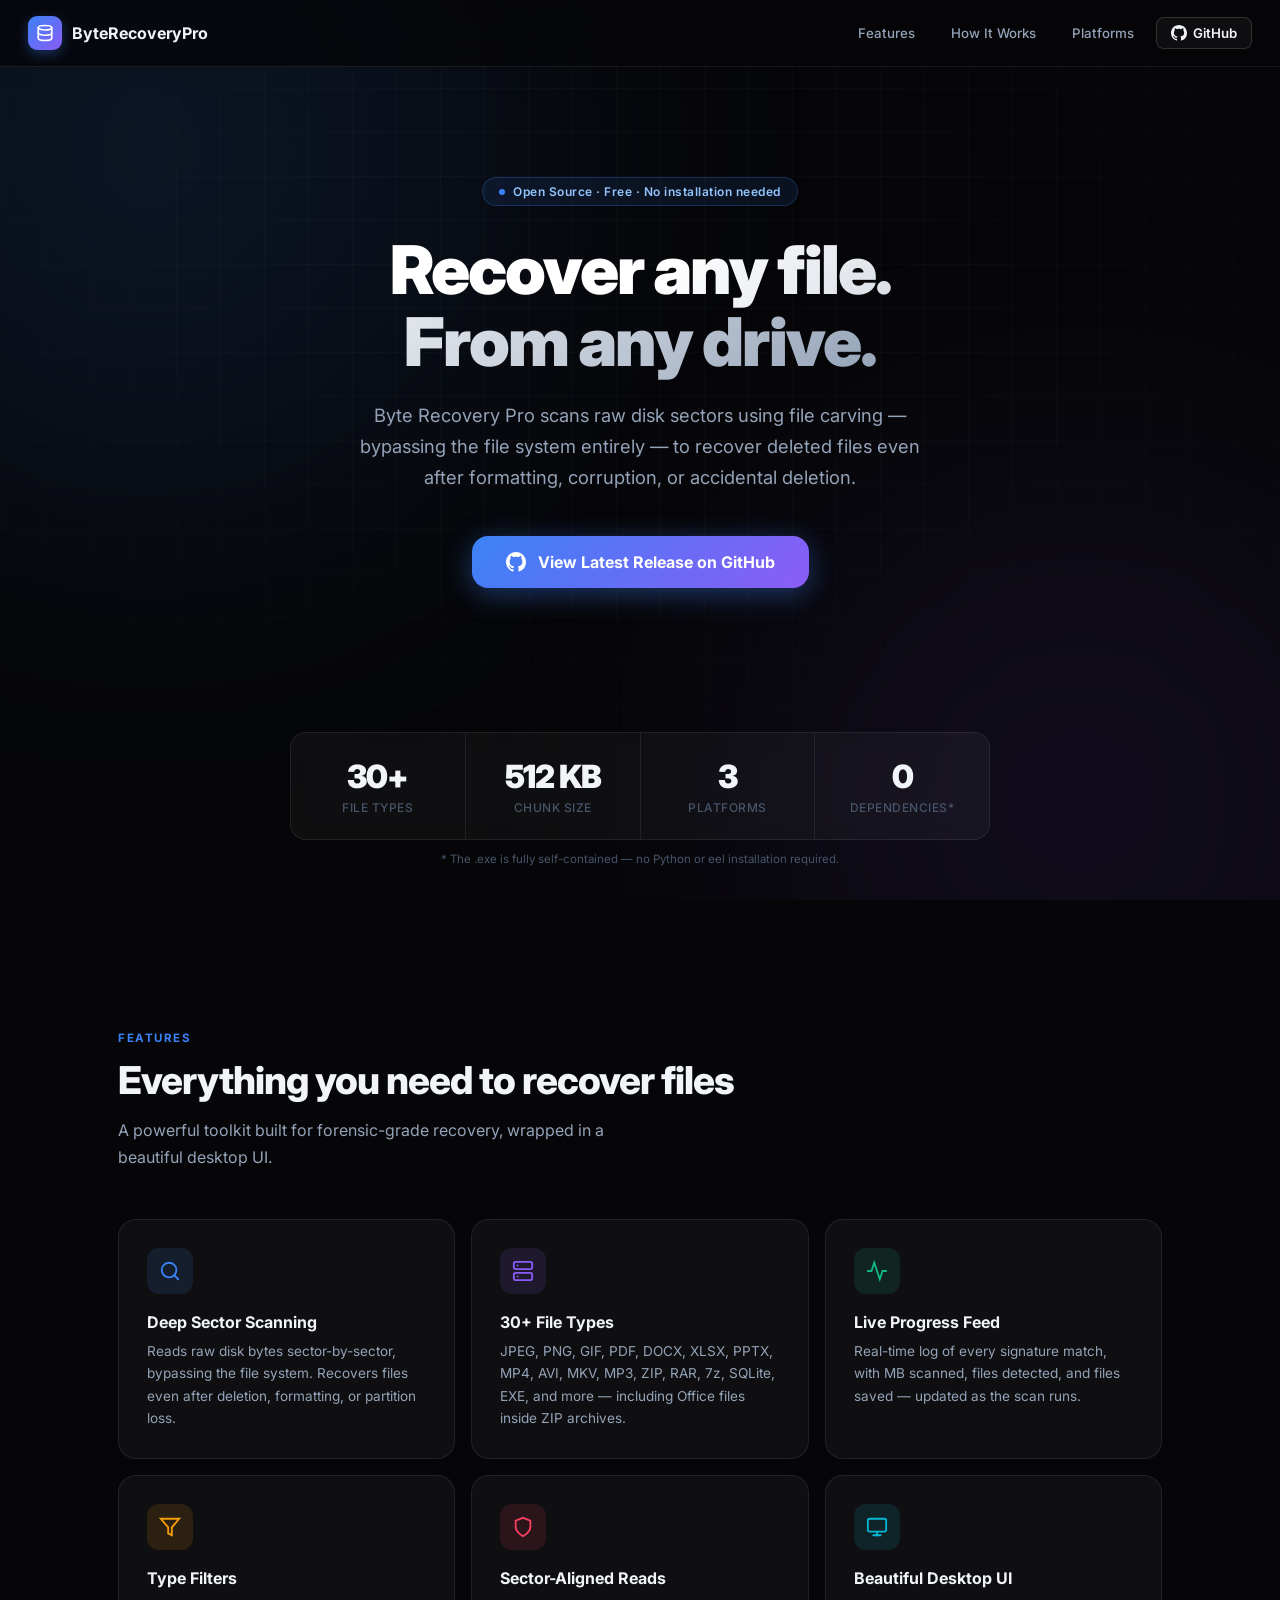
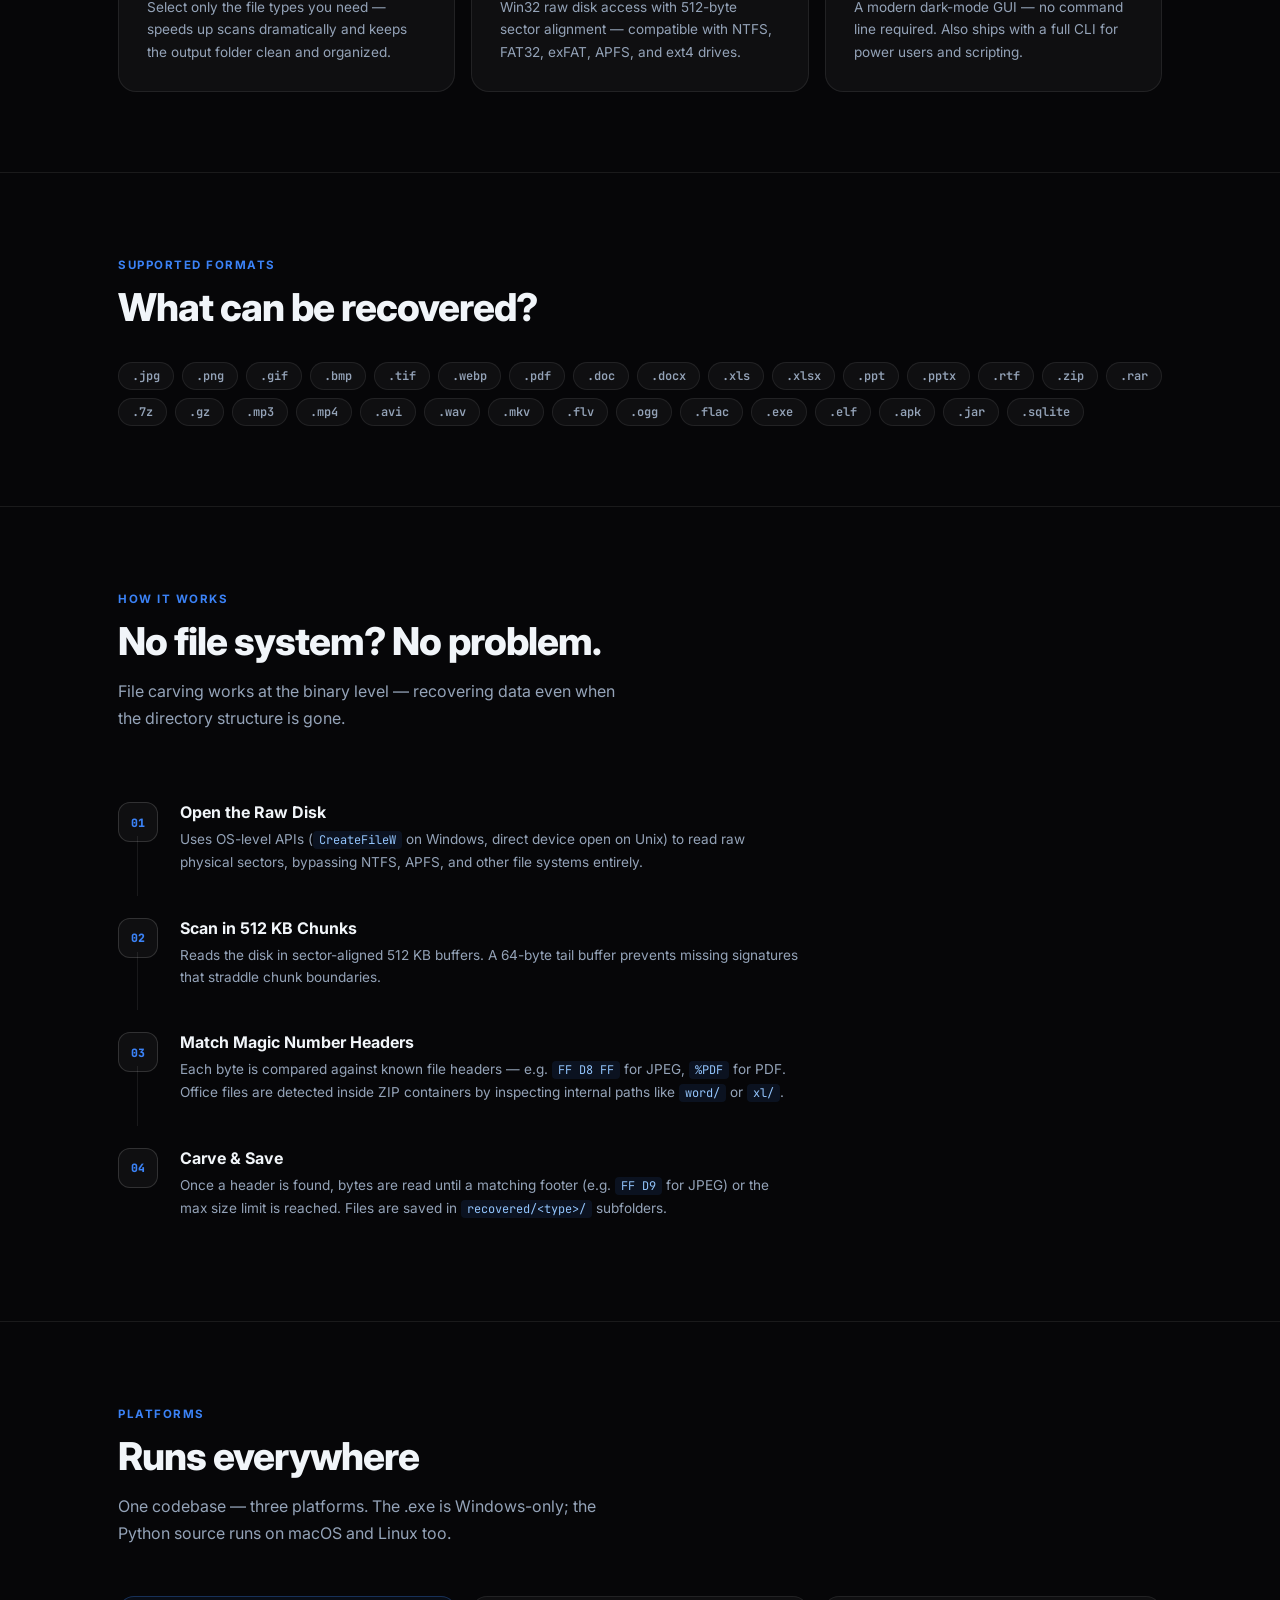
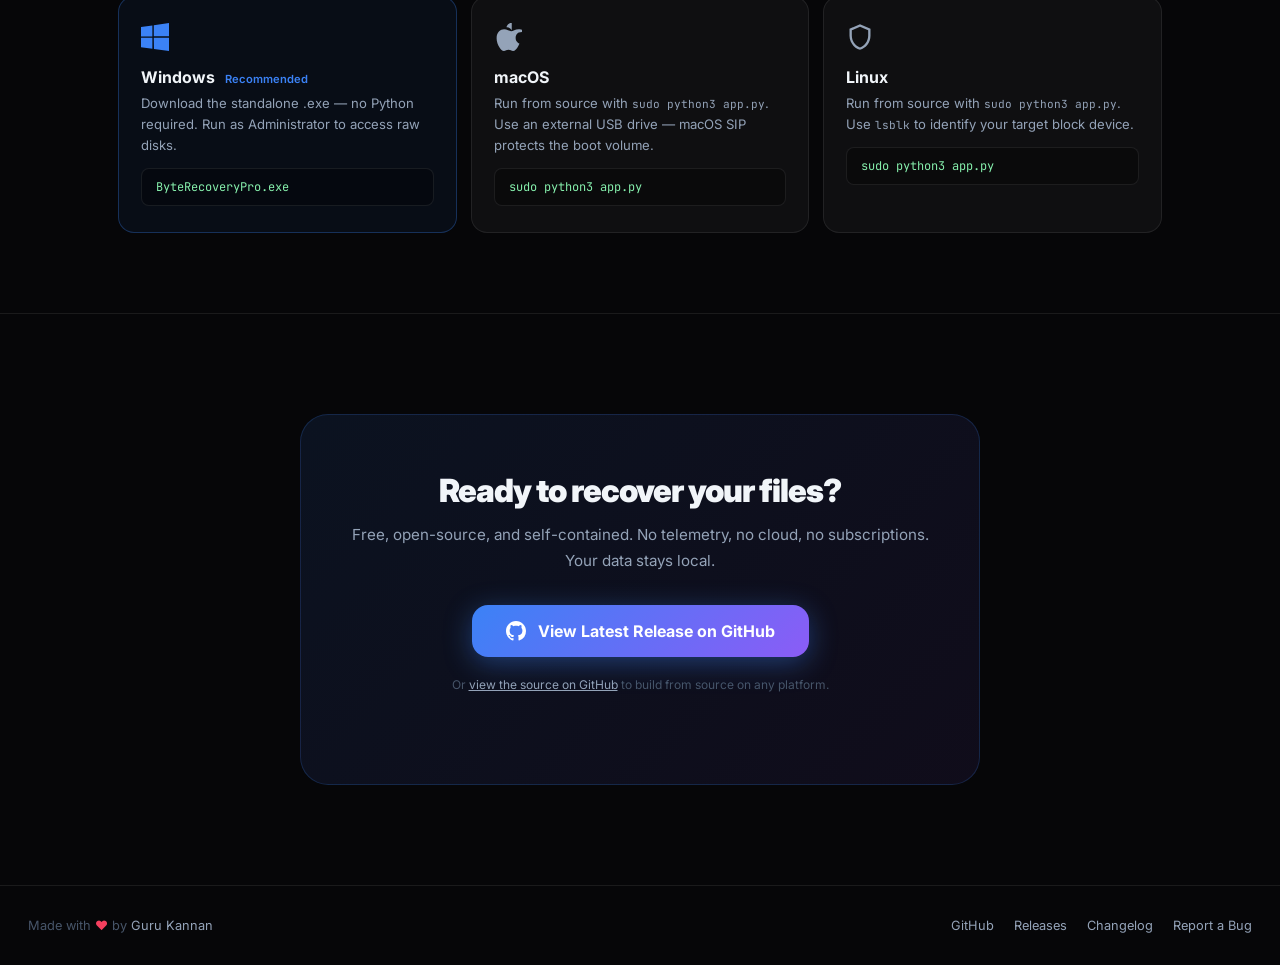
==== docs/index.html @ 8bc32ae0 "feat: implement automated GitHub release pipeline and add static documentation site" ====
<!DOCTYPE html>
<html lang="en">
<head>
    <meta charset="UTF-8">
    <meta name="viewport" content="width=device-width, initial-scale=1.0">
    <title>Byte Recovery Pro — Advanced File Carving & Recovery</title>
    <meta name="description" content="Recover deleted files from any drive — no file system needed. Open-source file carving tool for Windows, macOS, and Linux.">
    <meta property="og:title" content="Byte Recovery Pro">
    <meta property="og:description" content="Recover deleted files from raw disk sectors using file carving. Free & open source.">
    <meta property="og:image" content="https://opengraph.githubassets.com/1/gurukannan22/byte-recovery">
    <meta name="theme-color" content="#3b82f6">
    <link rel="preconnect" href="https://fonts.googleapis.com">
    <link href="https://fonts.googleapis.com/css2?family=Inter:wght@300;400;500;600;700;800;900&family=JetBrains+Mono:wght@400;500&display=swap" rel="stylesheet">
    <style>
        /* ── Tokens ── */
        :root {
            --bg:       #060608;
            --surface:  rgba(255,255,255,0.04);
            --border:   rgba(255,255,255,0.08);
            --border-b: rgba(255,255,255,0.14);
            --blue:    #3b82f6;
            --purple:  #8b5cf6;
            --green:   #10b981;
            --text-1:  #f1f5f9;
            --text-2:  #94a3b8;
            --text-3:  #475569;
            --mono:    'JetBrains Mono', monospace;
        }
        *, *::before, *::after { box-sizing: border-box; margin: 0; padding: 0; }
        html { scroll-behavior: smooth; }
        body {
            font-family: 'Inter', system-ui, sans-serif;
            background: var(--bg);
            color: var(--text-1);
            -webkit-font-smoothing: antialiased;
            overflow-x: hidden;
        }

        /* ── Background ── */
        .bg-orbs { position: fixed; inset: 0; pointer-events: none; z-index: 0; overflow: hidden; }
        .orb { position: absolute; border-radius: 50%; filter: blur(140px); }
        .orb-1 { width: 700px; height: 700px; background: rgba(59,130,246,0.12); top: -200px; left: -200px; animation: drift 20s ease-in-out infinite alternate; }
        .orb-2 { width: 600px; height: 600px; background: rgba(139,92,246,0.10); bottom: -200px; right: -100px; animation: drift 25s ease-in-out infinite alternate-reverse; }
        @keyframes drift { from { transform: translate(0,0); } to { transform: translate(40px,50px); } }

        .bg-grid {
            position: fixed; inset: 0; z-index: 0;
            background-image: linear-gradient(rgba(255,255,255,0.025) 1px, transparent 1px),
                              linear-gradient(90deg, rgba(255,255,255,0.025) 1px, transparent 1px);
            background-size: 44px 44px;
            mask-image: radial-gradient(ellipse 80% 80% at 50% 30%, black 30%, transparent 100%);
        }

        /* ── Layout ── */
        .wrap { max-width: 1100px; margin: 0 auto; padding: 0 28px; position: relative; z-index: 1; }

        /* ── Nav ── */
        nav {
            position: sticky; top: 0; z-index: 100;
            display: flex; align-items: center; justify-content: space-between;
            padding: 16px 28px;
            backdrop-filter: blur(20px);
            background: rgba(6,6,8,0.75);
            border-bottom: 1px solid var(--border);
        }
        .nav-brand { display: flex; align-items: center; gap: 10px; text-decoration: none; }
        .nav-icon {
            width: 34px; height: 34px; border-radius: 9px;
            background: linear-gradient(135deg, var(--blue), var(--purple));
            display: flex; align-items: center; justify-content: center;
            box-shadow: 0 4px 12px rgba(59,130,246,0.35);
        }
        .nav-icon svg { width: 18px; height: 18px; stroke: white; fill: none; stroke-width: 2.2; stroke-linecap: round; }
        .nav-name { font-size: 1rem; font-weight: 700; color: var(--text-1); }
        .nav-ver { font-size: 0.65rem; font-weight: 600; color: var(--blue); text-transform: uppercase; letter-spacing: 0.5px; margin-left: 6px; opacity: 0.85; }
        .nav-links { display: flex; align-items: center; gap: 8px; }
        .nav-link {
            padding: 7px 14px; border-radius: 8px;
            font-size: 0.83rem; font-weight: 500; color: var(--text-2);
            text-decoration: none; transition: all 0.2s;
        }
        .nav-link:hover { color: var(--text-1); background: var(--surface); }
        .nav-gh {
            display: flex; align-items: center; gap: 6px;
            padding: 7px 14px; border-radius: 8px;
            font-size: 0.83rem; font-weight: 600; color: var(--text-1);
            text-decoration: none; background: var(--surface);
            border: 1px solid var(--border-b); transition: all 0.2s;
        }
        .nav-gh:hover { background: rgba(255,255,255,0.08); border-color: rgba(255,255,255,0.2); }

        /* ── Hero ── */
        .hero {
            text-align: center;
            padding: 110px 0 80px;
        }
        .hero-badge {
            display: inline-flex; align-items: center; gap: 8px;
            padding: 6px 16px; border-radius: 999px;
            background: rgba(59,130,246,0.1); border: 1px solid rgba(59,130,246,0.25);
            font-size: 0.75rem; font-weight: 600; color: #93c5fd;
            letter-spacing: 0.5px; margin-bottom: 28px;
        }
        .hero-badge .dot { width: 6px; height: 6px; border-radius: 50%; background: var(--blue); animation: pulse 2s ease-in-out infinite; }
        @keyframes pulse { 0%,100%{opacity:1;} 50%{opacity:0.4;} }

        h1 {
            font-size: clamp(2.6rem, 6vw, 4.2rem);
            font-weight: 900;
            letter-spacing: -2px;
            line-height: 1.07;
            margin-bottom: 22px;
        }
        .h1-gradient {
            background: linear-gradient(135deg, #fff 30%, #94a3b8 100%);
            -webkit-background-clip: text;
            -webkit-text-fill-color: transparent;
            background-clip: text;
        }
        .hero-sub {
            font-size: 1.15rem; color: var(--text-2); max-width: 560px; margin: 0 auto 42px;
            line-height: 1.7; font-weight: 400;
        }

        /* Download button */
        .dl-wrap { display: flex; flex-direction: column; align-items: center; gap: 14px; }
        .dl-btn {
            display: inline-flex; align-items: center; gap: 12px;
            padding: 16px 34px; border-radius: 16px; border: none;
            background: linear-gradient(135deg, var(--blue), var(--purple));
            color: #fff; font-family: 'Inter', sans-serif;
            font-size: 1rem; font-weight: 700; cursor: pointer;
            text-decoration: none; position: relative; overflow: hidden;
            box-shadow: 0 6px 28px rgba(59,130,246,0.4);
            transition: transform 0.2s, box-shadow 0.2s;
        }
        .dl-btn:hover { transform: translateY(-3px); box-shadow: 0 12px 36px rgba(59,130,246,0.55); }
        .dl-btn .shimmer {
            position: absolute; top: 0; left: -80%; width: 50%; height: 100%;
            background: linear-gradient(90deg, transparent, rgba(255,255,255,0.18), transparent);
            transform: skewX(-20deg); animation: shimmer 3s infinite;
        }
        @keyframes shimmer { 0%{left:-80%;} 100%{left:160%;} }
        .dl-btn svg { flex-shrink: 0; }

        .dl-meta { display: flex; align-items: center; gap: 16px; font-size: 0.78rem; color: var(--text-3); }
        .dl-meta span { display: flex; align-items: center; gap: 5px; }

        .dl-loading { color: var(--text-3); font-size: 0.85rem; }
        .dl-error   { color: #fca5a5; font-size: 0.82rem; }

        /* ── Stats bar ── */
        .stats-bar {
            display: flex; justify-content: center; gap: 0;
            border: 1px solid var(--border); border-radius: 16px;
            margin: 64px auto; max-width: 700px; overflow: hidden;
            backdrop-filter: blur(10px); background: var(--surface);
        }
        .stat-item {
            flex: 1; padding: 24px 20px; text-align: center;
            border-right: 1px solid var(--border);
        }
        .stat-item:last-child { border-right: none; }
        .stat-num { font-size: 2rem; font-weight: 900; letter-spacing: -1px; color: var(--text-1); }
        .stat-lbl { font-size: 0.75rem; color: var(--text-3); margin-top: 4px; font-weight: 500; text-transform: uppercase; letter-spacing: 0.5px; }

        /* ── Section titles ── */
        section { padding: 80px 0; }
        .section-label {
            display: inline-block; font-size: 0.72rem; font-weight: 700;
            color: var(--blue); text-transform: uppercase; letter-spacing: 1.5px;
            margin-bottom: 12px;
        }
        .section-title {
            font-size: clamp(1.8rem, 3vw, 2.5rem); font-weight: 800;
            letter-spacing: -1px; color: var(--text-1); margin-bottom: 14px;
        }
        .section-sub { font-size: 1rem; color: var(--text-2); max-width: 520px; line-height: 1.7; }

        /* ── Feature grid ── */
        .feature-grid {
            display: grid;
            grid-template-columns: repeat(auto-fill, minmax(300px, 1fr));
            gap: 16px; margin-top: 48px;
        }
        .feature-card {
            padding: 28px; border-radius: 18px;
            background: var(--surface); border: 1px solid var(--border);
            transition: border-color 0.2s, transform 0.2s;
        }
        .feature-card:hover { border-color: var(--border-b); transform: translateY(-3px); }
        .feature-icon {
            width: 46px; height: 46px; border-radius: 12px;
            display: flex; align-items: center; justify-content: center;
            margin-bottom: 18px;
        }
        .fi-blue   { background: rgba(59,130,246,0.12); color: var(--blue); }
        .fi-purple { background: rgba(139,92,246,0.12); color: var(--purple); }
        .fi-green  { background: rgba(16,185,129,0.12); color: var(--green); }
        .fi-amber  { background: rgba(245,158,11,0.12); color: #f59e0b; }
        .fi-rose   { background: rgba(244,63,94,0.12);  color: #f43f5e; }
        .fi-cyan   { background: rgba(6,182,212,0.12);  color: #06b6d4; }
        .feature-icon svg { width: 22px; height: 22px; fill: none; stroke: currentColor; stroke-width: 2; stroke-linecap: round; }
        .feature-card h3 { font-size: 1rem; font-weight: 700; margin-bottom: 8px; }
        .feature-card p  { font-size: 0.85rem; color: var(--text-2); line-height: 1.65; }

        /* ── Supported types ── */
        .types-row { display: flex; flex-wrap: wrap; gap: 8px; margin-top: 32px; }
        .type-pill {
            padding: 5px 13px; border-radius: 999px;
            background: var(--surface); border: 1px solid var(--border);
            font-size: 0.75rem; font-weight: 600; color: var(--text-2);
            font-family: var(--mono);
        }

        /* ── How it works steps ── */
        .steps { display: flex; flex-direction: column; gap: 0; margin-top: 48px; max-width: 680px; }
        .step { display: flex; gap: 22px; padding: 22px 0; position: relative; }
        .step:not(:last-child)::after {
            content: ''; position: absolute; left: 19px; top: 56px; bottom: 0;
            width: 1px; background: var(--border);
        }
        .step-num {
            width: 40px; height: 40px; flex-shrink: 0; border-radius: 12px;
            background: var(--surface); border: 1px solid var(--border-b);
            display: flex; align-items: center; justify-content: center;
            font-size: 0.72rem; font-weight: 800; color: var(--blue); font-family: var(--mono);
        }
        .step-body h4 { font-size: 1rem; font-weight: 700; margin-bottom: 6px; }
        .step-body p  { font-size: 0.85rem; color: var(--text-2); line-height: 1.65; }
        .step-body code {
            font-family: var(--mono); font-size: 0.88em;
            color: #93c5fd; background: rgba(59,130,246,0.1);
            padding: 1px 6px; border-radius: 4px;
        }

        /* ── Platform cards ── */
        .platform-grid { display: grid; grid-template-columns: repeat(3,1fr); gap: 14px; margin-top: 48px; }
        .platform-card {
            padding: 26px 22px; border-radius: 16px;
            background: var(--surface); border: 1px solid var(--border);
        }
        .platform-card.featured { border-color: rgba(59,130,246,0.3); background: rgba(59,130,246,0.06); }
        .platform-card h3 { font-size: 1rem; font-weight: 700; margin: 12px 0 6px; }
        .platform-card p  { font-size: 0.82rem; color: var(--text-2); line-height: 1.6; }
        .platform-card .cmd {
            margin-top: 12px; padding: 10px 14px; border-radius: 8px;
            background: rgba(0,0,0,0.3); border: 1px solid var(--border);
            font-family: var(--mono); font-size: 0.75rem; color: #86efac;
        }

        /* ── Download CTA ── */
        .cta-section {
            text-align: center; padding: 100px 0;
        }
        .cta-card {
            display: inline-block; max-width: 680px; width: 100%;
            padding: 56px 48px; border-radius: 28px;
            background: linear-gradient(135deg, rgba(59,130,246,0.1), rgba(139,92,246,0.08));
            border: 1px solid rgba(59,130,246,0.2);
        }
        .cta-card h2 { font-size: 2rem; font-weight: 900; letter-spacing: -1px; margin-bottom: 12px; }
        .cta-card p  { color: var(--text-2); margin-bottom: 32px; font-size: 0.95rem; line-height: 1.7; }

        /* ── Footer ── */
        footer {
            border-top: 1px solid var(--border);
            padding: 32px 28px;
            display: flex; align-items: center; justify-content: space-between;
            flex-wrap: wrap; gap: 16px;
            font-size: 0.8rem; color: var(--text-3);
        }
        footer a { color: var(--text-2); text-decoration: none; }
        footer a:hover { color: var(--text-1); }
        .footer-links { display: flex; gap: 20px; }
        .heart { color: #f43f5e; }

        /* ── Divider ── */
        .divider { border: none; border-top: 1px solid var(--border); margin: 0; }

        /* ── Responsive ── */
        @media (max-width: 700px) {
            nav { padding: 14px 18px; }
            .nav-links { gap: 4px; }
            .nav-link { display: none; }
            h1 { letter-spacing: -1.5px; }
            .platform-grid { grid-template-columns: 1fr; }
            .stats-bar { flex-direction: column; }
            .stat-item { border-right: none; border-bottom: 1px solid var(--border); }
            .stat-item:last-child { border-bottom: none; }
            .cta-card { padding: 36px 24px; }
        }
    </style>
</head>
<body>

<div class="bg-orbs">
    <div class="orb orb-1"></div>
    <div class="orb orb-2"></div>
</div>
<div class="bg-grid"></div>

<!-- ── Nav ── -->
<nav>
    <a class="nav-brand" href="#">
        <div class="nav-icon">
            <svg viewBox="0 0 24 24"><ellipse cx="12" cy="5" rx="9" ry="3"/><path d="M21 12c0 1.66-4 3-9 3s-9-1.34-9-3"/><path d="M3 5v14c0 1.66 4 3 9 3s9-1.34 9-3V5"/></svg>
        </div>
        <span class="nav-name">ByteRecovery<strong>Pro</strong></span>
        <span class="nav-ver" id="nav-ver"></span>
    </a>
    <div class="nav-links">
        <a class="nav-link" href="#features">Features</a>
        <a class="nav-link" href="#how-it-works">How It Works</a>
        <a class="nav-link" href="#platforms">Platforms</a>
        <a class="nav-gh" href="https://github.com/gurukannan22/byte-recovery" target="_blank">
            <svg width="16" height="16" viewBox="0 0 24 24" fill="currentColor"><path d="M12 0C5.37 0 0 5.37 0 12c0 5.31 3.435 9.795 8.205 11.385.6.105.825-.255.825-.57 0-.285-.015-1.23-.015-2.235-3.015.555-3.795-.735-4.035-1.41-.135-.345-.72-1.41-1.23-1.695-.42-.225-1.02-.78-.015-.795.945-.015 1.62.87 1.845 1.23 1.08 1.815 2.805 1.305 3.495.99.105-.78.42-1.305.765-1.605-2.67-.3-5.46-1.335-5.46-5.925 0-1.305.465-2.385 1.23-3.225-.12-.3-.54-1.53.12-3.18 0 0 1.005-.315 3.3 1.23.96-.27 1.98-.405 3-.405s2.04.135 3 .405c2.295-1.56 3.3-1.23 3.3-1.23.66 1.65.24 2.88.12 3.18.765.84 1.23 1.905 1.23 3.225 0 4.605-2.805 5.625-5.475 5.925.435.375.81 1.095.81 2.22 0 1.605-.015 2.895-.015 3.3 0 .315.225.69.825.57A12.02 12.02 0 0 0 24 12c0-6.63-5.37-12-12-12z"/></svg>
            GitHub
        </a>
    </div>
</nav>

<!-- ── Hero ── -->
<div class="wrap">
    <section class="hero">
        <div class="hero-badge">
            <span class="dot"></span>
            Open Source · Free · No installation needed
        </div>
        <h1>
            <span class="h1-gradient">Recover any file.<br>From any drive.</span>
        </h1>
        <p class="hero-sub">
            Byte Recovery Pro scans raw disk sectors using file carving — bypassing the file system entirely — to recover deleted files even after formatting, corruption, or accidental deletion.
        </p>

        <div class="dl-wrap">
            <div id="dl-container">
                <p class="dl-loading">⏳ Fetching latest release…</p>
            </div>
            <div class="dl-meta" id="dl-meta" style="display:none;">
                <span>
                    <svg width="13" height="13" viewBox="0 0 24 24" fill="none" stroke="currentColor" stroke-width="2"><rect x="3" y="3" width="18" height="18" rx="2"/><path d="M9 9h6M9 12h6M9 15h4"/></svg>
                    Windows 10/11 · 64-bit
                </span>
                <span>
                    <svg width="13" height="13" viewBox="0 0 24 24" fill="none" stroke="currentColor" stroke-width="2"><path d="M12 22s8-4 8-10V5l-8-3-8 3v7c0 6 8 10 8 10z"/></svg>
                    Run as Administrator
                </span>
            </div>
        </div>
    </section>

    <!-- ── Stats ── -->
    <div class="stats-bar">
        <div class="stat-item">
            <div class="stat-num">30+</div>
            <div class="stat-lbl">File Types</div>
        </div>
        <div class="stat-item">
            <div class="stat-num">512 KB</div>
            <div class="stat-lbl">Chunk Size</div>
        </div>
        <div class="stat-item">
            <div class="stat-num">3</div>
            <div class="stat-lbl">Platforms</div>
        </div>
        <div class="stat-item">
            <div class="stat-num">0</div>
            <div class="stat-lbl">Dependencies*</div>
        </div>
    </div>

    <p style="text-align:center;font-size:0.72rem;color:var(--text-3);margin-top:-52px;margin-bottom:80px;">* The .exe is fully self-contained — no Python or eel installation required.</p>

    <!-- ── Features ── -->
    <section id="features">
        <span class="section-label">Features</span>
        <h2 class="section-title">Everything you need to recover files</h2>
        <p class="section-sub">A powerful toolkit built for forensic-grade recovery, wrapped in a beautiful desktop UI.</p>

        <div class="feature-grid">
            <div class="feature-card">
                <div class="feature-icon fi-blue">
                    <svg viewBox="0 0 24 24"><circle cx="11" cy="11" r="8"/><line x1="21" y1="21" x2="16.65" y2="16.65"/></svg>
                </div>
                <h3>Deep Sector Scanning</h3>
                <p>Reads raw disk bytes sector-by-sector, bypassing the file system. Recovers files even after deletion, formatting, or partition loss.</p>
            </div>
            <div class="feature-card">
                <div class="feature-icon fi-purple">
                    <svg viewBox="0 0 24 24"><rect x="2" y="2" width="20" height="8" rx="2"/><rect x="2" y="14" width="20" height="8" rx="2"/><line x1="6" y1="6" x2="6.01" y2="6"/><line x1="6" y1="18" x2="6.01" y2="18"/></svg>
                </div>
                <h3>30+ File Types</h3>
                <p>JPEG, PNG, GIF, PDF, DOCX, XLSX, PPTX, MP4, AVI, MKV, MP3, ZIP, RAR, 7z, SQLite, EXE, and more — including Office files inside ZIP archives.</p>
            </div>
            <div class="feature-card">
                <div class="feature-icon fi-green">
                    <svg viewBox="0 0 24 24"><polyline points="22 12 18 12 15 21 9 3 6 12 2 12"/></svg>
                </div>
                <h3>Live Progress Feed</h3>
                <p>Real-time log of every signature match, with MB scanned, files detected, and files saved — updated as the scan runs.</p>
            </div>
            <div class="feature-card">
                <div class="feature-icon fi-amber">
                    <svg viewBox="0 0 24 24"><polygon points="22 3 2 3 10 12.46 10 19 14 21 14 12.46 22 3"/></svg>
                </div>
                <h3>Type Filters</h3>
                <p>Select only the file types you need — speeds up scans dramatically and keeps the output folder clean and organized.</p>
            </div>
            <div class="feature-card">
                <div class="feature-icon fi-rose">
                    <svg viewBox="0 0 24 24"><path d="M12 22s8-4 8-10V5l-8-3-8 3v7c0 6 8 10 8 10z"/></svg>
                </div>
                <h3>Sector-Aligned Reads</h3>
                <p>Win32 raw disk access with 512-byte sector alignment — compatible with NTFS, FAT32, exFAT, APFS, and ext4 drives.</p>
            </div>
            <div class="feature-card">
                <div class="feature-icon fi-cyan">
                    <svg viewBox="0 0 24 24"><rect x="2" y="3" width="20" height="14" rx="2"/><line x1="8" y1="21" x2="16" y2="21"/><line x1="12" y1="17" x2="12" y2="21"/></svg>
                </div>
                <h3>Beautiful Desktop UI</h3>
                <p>A modern dark-mode GUI — no command line required. Also ships with a full CLI for power users and scripting.</p>
            </div>
        </div>
    </section>
</div>

<hr class="divider">

<!-- ── Supported Types ── -->
<div class="wrap">
    <section>
        <span class="section-label">Supported Formats</span>
        <h2 class="section-title">What can be recovered?</h2>
        <div class="types-row">
            <span class="type-pill">.jpg</span><span class="type-pill">.png</span><span class="type-pill">.gif</span>
            <span class="type-pill">.bmp</span><span class="type-pill">.tif</span><span class="type-pill">.webp</span>
            <span class="type-pill">.pdf</span><span class="type-pill">.doc</span><span class="type-pill">.docx</span>
            <span class="type-pill">.xls</span><span class="type-pill">.xlsx</span><span class="type-pill">.ppt</span>
            <span class="type-pill">.pptx</span><span class="type-pill">.rtf</span><span class="type-pill">.zip</span>
            <span class="type-pill">.rar</span><span class="type-pill">.7z</span><span class="type-pill">.gz</span>
            <span class="type-pill">.mp3</span><span class="type-pill">.mp4</span><span class="type-pill">.avi</span>
            <span class="type-pill">.wav</span><span class="type-pill">.mkv</span><span class="type-pill">.flv</span>
            <span class="type-pill">.ogg</span><span class="type-pill">.flac</span><span class="type-pill">.exe</span>
            <span class="type-pill">.elf</span><span class="type-pill">.apk</span><span class="type-pill">.jar</span>
            <span class="type-pill">.sqlite</span>
        </div>
    </section>
</div>

<hr class="divider">

<!-- ── How It Works ── -->
<div class="wrap">
    <section id="how-it-works">
        <span class="section-label">How It Works</span>
        <h2 class="section-title">No file system? No problem.</h2>
        <p class="section-sub">File carving works at the binary level — recovering data even when the directory structure is gone.</p>

        <div class="steps">
            <div class="step">
                <div class="step-num">01</div>
                <div class="step-body">
                    <h4>Open the Raw Disk</h4>
                    <p>Uses OS-level APIs (<code>CreateFileW</code> on Windows, direct device open on Unix) to read raw physical sectors, bypassing NTFS, APFS, and other file systems entirely.</p>
                </div>
            </div>
            <div class="step">
                <div class="step-num">02</div>
                <div class="step-body">
                    <h4>Scan in 512 KB Chunks</h4>
                    <p>Reads the disk in sector-aligned 512 KB buffers. A 64-byte tail buffer prevents missing signatures that straddle chunk boundaries.</p>
                </div>
            </div>
            <div class="step">
                <div class="step-num">03</div>
                <div class="step-body">
                    <h4>Match Magic Number Headers</h4>
                    <p>Each byte is compared against known file headers — e.g. <code>FF D8 FF</code> for JPEG, <code>%PDF</code> for PDF. Office files are detected inside ZIP containers by inspecting internal paths like <code>word/</code> or <code>xl/</code>.</p>
                </div>
            </div>
            <div class="step">
                <div class="step-num">04</div>
                <div class="step-body">
                    <h4>Carve &amp; Save</h4>
                    <p>Once a header is found, bytes are read until a matching footer (e.g. <code>FF D9</code> for JPEG) or the max size limit is reached. Files are saved in <code>recovered/&lt;type&gt;/</code> subfolders.</p>
                </div>
            </div>
        </div>
    </section>
</div>

<hr class="divider">

<!-- ── Platforms ── -->
<div class="wrap">
    <section id="platforms">
        <span class="section-label">Platforms</span>
        <h2 class="section-title">Runs everywhere</h2>
        <p class="section-sub">One codebase — three platforms. The .exe is Windows-only; the Python source runs on macOS and Linux too.</p>

        <div class="platform-grid">
            <div class="platform-card featured">
                <svg width="28" height="28" viewBox="0 0 24 24" fill="var(--blue)"><path d="M0 3.449L9.75 2.1v9.451H0m10.949-9.602L24 0v11.4H10.949M0 12.6h9.75v9.451L0 20.699M10.949 12.6H24V24l-12.9-1.801"/></svg>
                <h3>Windows <span style="font-size:0.7rem;color:var(--blue);font-weight:600;margin-left:6px;">Recommended</span></h3>
                <p>Download the standalone .exe — no Python required. Run as Administrator to access raw disks.</p>
                <div class="cmd">ByteRecoveryPro.exe</div>
            </div>
            <div class="platform-card">
                <svg width="28" height="28" viewBox="0 0 814 1000" fill="var(--text-2)"><path d="M788.1 340.9c-5.8 4.5-108.2 62.2-108.2 190.5 0 148.4 130.3 200.9 134.2 202.2-.6 3.2-20.7 71.9-68.7 141.9-42.8 61.6-87.5 123.1-155.5 123.1s-85.5-39.5-164-39.5c-76 0-103.7 40.8-165.9 40.8s-105.4-57.5-155.5-127.4C46 790.7 0 663 0 541.8c0-207.1 135.4-316.6 268.8-316.6 101.8 0 186.3 67.1 248.8 67.1 59.9 0 155.2-71.1 264.7-71.1 42 0 152.1 4.8 220.2 82.2zm-246.8-82.2c-23.1-49.9-99.1-106.6-167.9-106.6-6.1 0-12.2.6-18.3 1.6 9.6-57.8 66.2-151.8 164-151.8 5.8 0 11.7.6 17.5 1.6l4.8-1.6z"/></svg>
                <h3>macOS</h3>
                <p>Run from source with <code style="font-family:var(--mono);font-size:0.85em;">sudo python3 app.py</code>. Use an external USB drive — macOS SIP protects the boot volume.</p>
                <div class="cmd">sudo python3 app.py</div>
            </div>
            <div class="platform-card">
                <svg width="28" height="28" viewBox="0 0 24 24" fill="var(--text-2)"><path d="M12 1L3 5v6c0 5.55 3.84 10.74 9 12 5.16-1.26 9-6.45 9-12V5l-9-4zm0 2.18l7 3.12V11c0 4.52-3.08 8.79-7 9.93C8.08 19.79 5 15.52 5 11V6.3l7-3.12z"/></svg>
                <h3>Linux</h3>
                <p>Run from source with <code style="font-family:var(--mono);font-size:0.85em;">sudo python3 app.py</code>. Use <code style="font-family:var(--mono);font-size:0.85em;">lsblk</code> to identify your target block device.</p>
                <div class="cmd">sudo python3 app.py</div>
            </div>
        </div>
    </section>
</div>

<hr class="divider">

<!-- ── Download CTA ── -->
<div class="wrap">
    <section class="cta-section">
        <div class="cta-card">
            <h2>Ready to recover your files?</h2>
            <p>Free, open-source, and self-contained. No telemetry, no cloud, no subscriptions. Your data stays local.</p>
            <div id="dl-container-2">
                <p class="dl-loading">⏳ Fetching latest release…</p>
            </div>
            <p style="margin-top:18px;font-size:0.75rem;color:var(--text-3);">
                Or <a href="https://github.com/gurukannan22/byte-recovery" style="color:var(--text-2);">view the source on GitHub</a> to build from source on any platform.
            </p>
        </div>
    </section>
</div>

<!-- ── Footer ── -->
<footer>
    <span>Made with <span class="heart">♥</span> by <a href="https://github.com/gurukannan22" target="_blank">Guru Kannan</a></span>
    <div class="footer-links">
        <a href="https://github.com/gurukannan22/byte-recovery" target="_blank">GitHub</a>
        <a href="https://github.com/gurukannan22/byte-recovery/releases" target="_blank">Releases</a>
        <a href="https://github.com/gurukannan22/byte-recovery/blob/main/CHANGELOG.md" target="_blank">Changelog</a>
        <a href="https://github.com/gurukannan22/byte-recovery/issues" target="_blank">Report a Bug</a>
    </div>
</footer>

<script>
    const REPO = 'gurukannan22/byte-recovery';
    const API  = `https://api.github.com/repos/${REPO}/releases/latest`;

    function makeDownloadBtn(url, ver) {
        return `
            <a class="dl-btn" href="${url}" download>
                <svg width="20" height="20" viewBox="0 0 24 24" fill="none" stroke="currentColor" stroke-width="2.2" stroke-linecap="round">
                    <path d="M21 15v4a2 2 0 0 1-2 2H5a2 2 0 0 1-2-2v-4"/>
                    <polyline points="7 10 12 15 17 10"/>
                    <line x1="12" y1="15" x2="12" y2="3"/>
                </svg>
                Download for Windows
                <span style="font-size:0.8rem;opacity:0.75;font-weight:500;">v${ver}</span>
                <div class="shimmer"></div>
            </a>`;
    }

    async function loadRelease() {
        try {
            const res  = await fetch(API);
            if (!res.ok) throw new Error('Network response not ok');
            const data = await res.json();

            const ver  = data.tag_name.replace(/^v/, '');
            const exe  = data.assets.find(a => a.name.endsWith('.exe'));
            const url  = exe ? exe.browser_download_url
                             : `https://github.com/${REPO}/releases/latest`;

            // Update nav version badge
            document.getElementById('nav-ver').textContent = `v${ver}`;

            const btn = makeDownloadBtn(url, ver);

            document.getElementById('dl-container').innerHTML  = btn;
            document.getElementById('dl-container-2').innerHTML = btn;
            document.getElementById('dl-meta').style.display   = 'flex';

        } catch (err) {
            const fallback = `<a class="dl-btn" href="https://github.com/${REPO}/releases/latest" target="_blank">
                <svg width="20" height="20" viewBox="0 0 24 24" fill="currentColor"><path d="M12 0C5.37 0 0 5.37 0 12c0 5.31 3.435 9.795 8.205 11.385.6.105.825-.255.825-.57 0-.285-.015-1.23-.015-2.235-3.015.555-3.795-.735-4.035-1.41-.135-.345-.72-1.41-1.23-1.695-.42-.225-1.02-.78-.015-.795.945-.015 1.62.87 1.845 1.23 1.08 1.815 2.805 1.305 3.495.99.105-.78.42-1.305.765-1.605-2.67-.3-5.46-1.335-5.46-5.925 0-1.305.465-2.385 1.23-3.225-.12-.3-.54-1.53.12-3.18 0 0 1.005-.315 3.3 1.23.96-.27 1.98-.405 3-.405s2.04.135 3 .405c2.295-1.56 3.3-1.23 3.3-1.23.66 1.65.24 2.88.12 3.18.765.84 1.23 1.905 1.23 3.225 0 4.605-2.805 5.625-5.475 5.925.435.375.81 1.095.81 2.22 0 1.605-.015 2.895-.015 3.3 0 .315.225.69.825.57A12.02 12.02 0 0 0 24 12c0-6.63-5.37-12-12-12z"/></svg>
                View Latest Release on GitHub
                <div class="shimmer"></div>
            </a>`;
            document.getElementById('dl-container').innerHTML  = fallback;
            document.getElementById('dl-container-2').innerHTML = fallback;
        }
    }

    loadRelease();
</script>
</body>
</html>
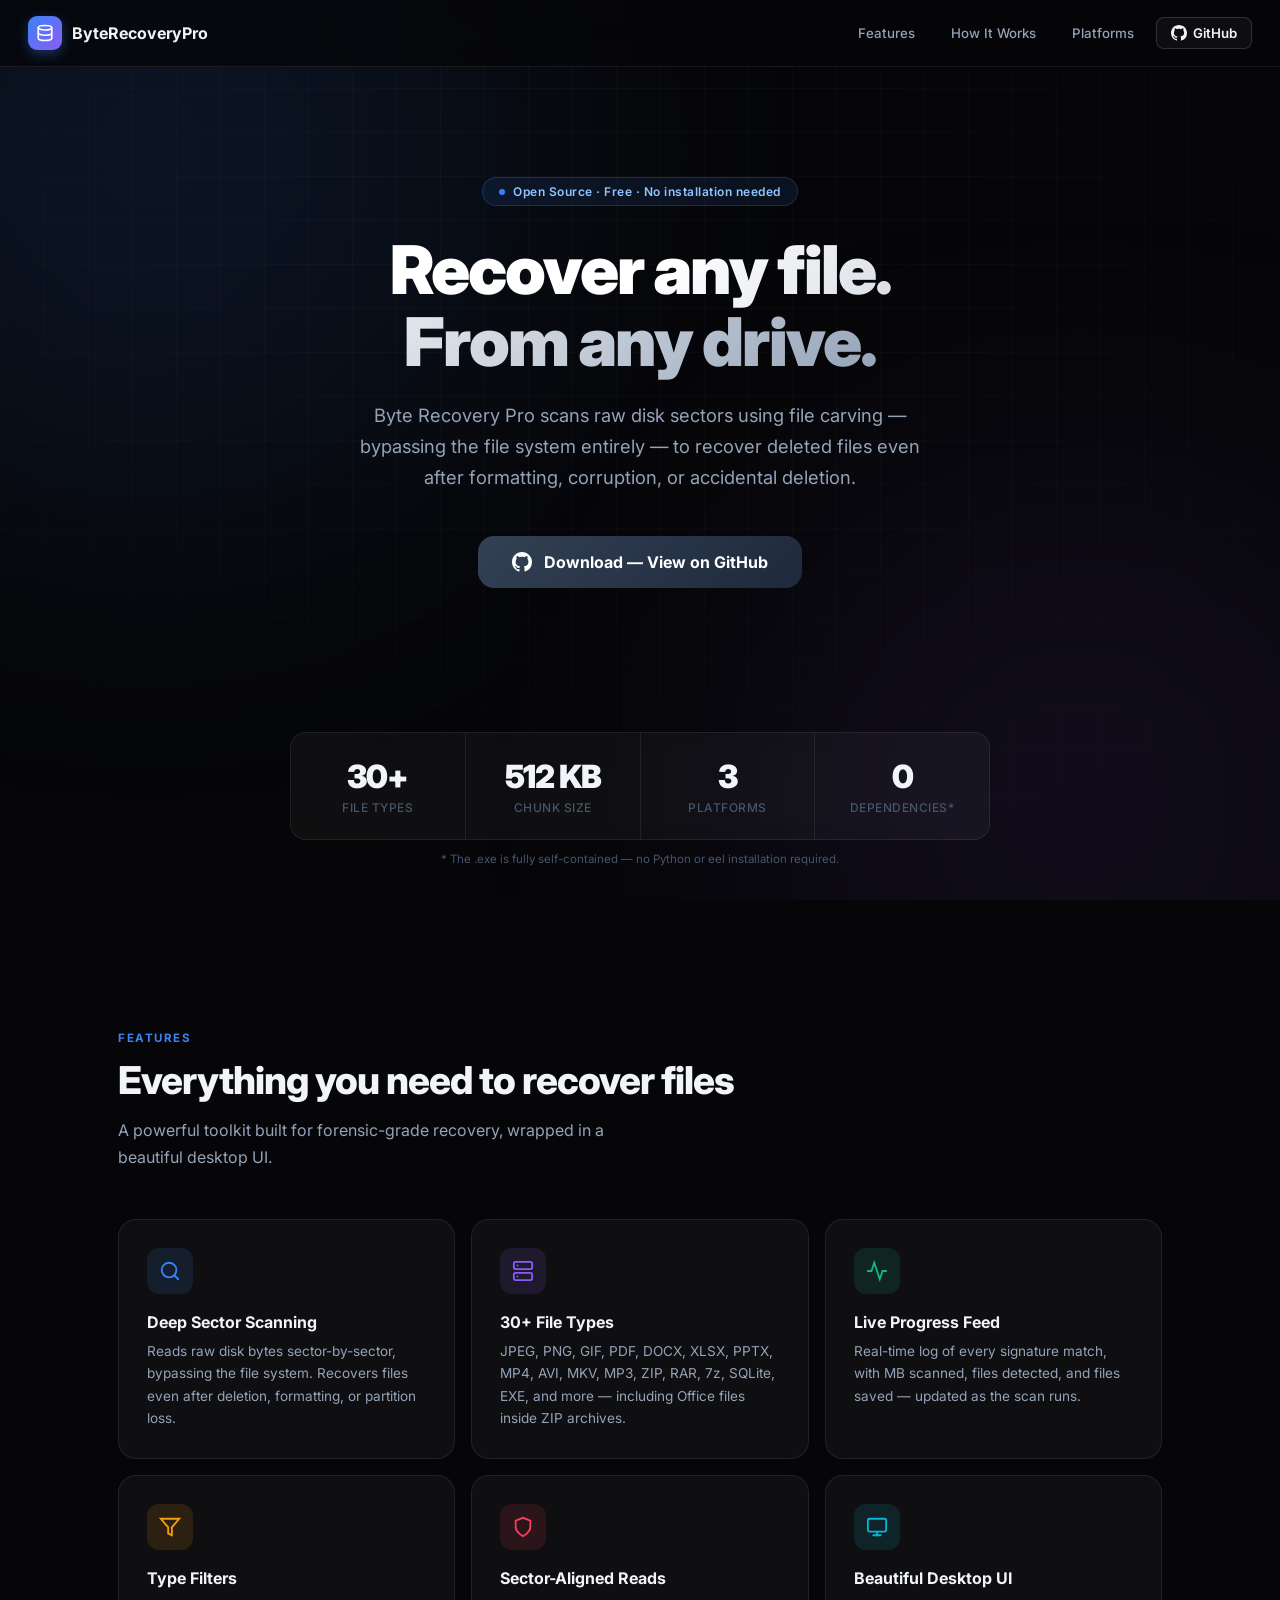
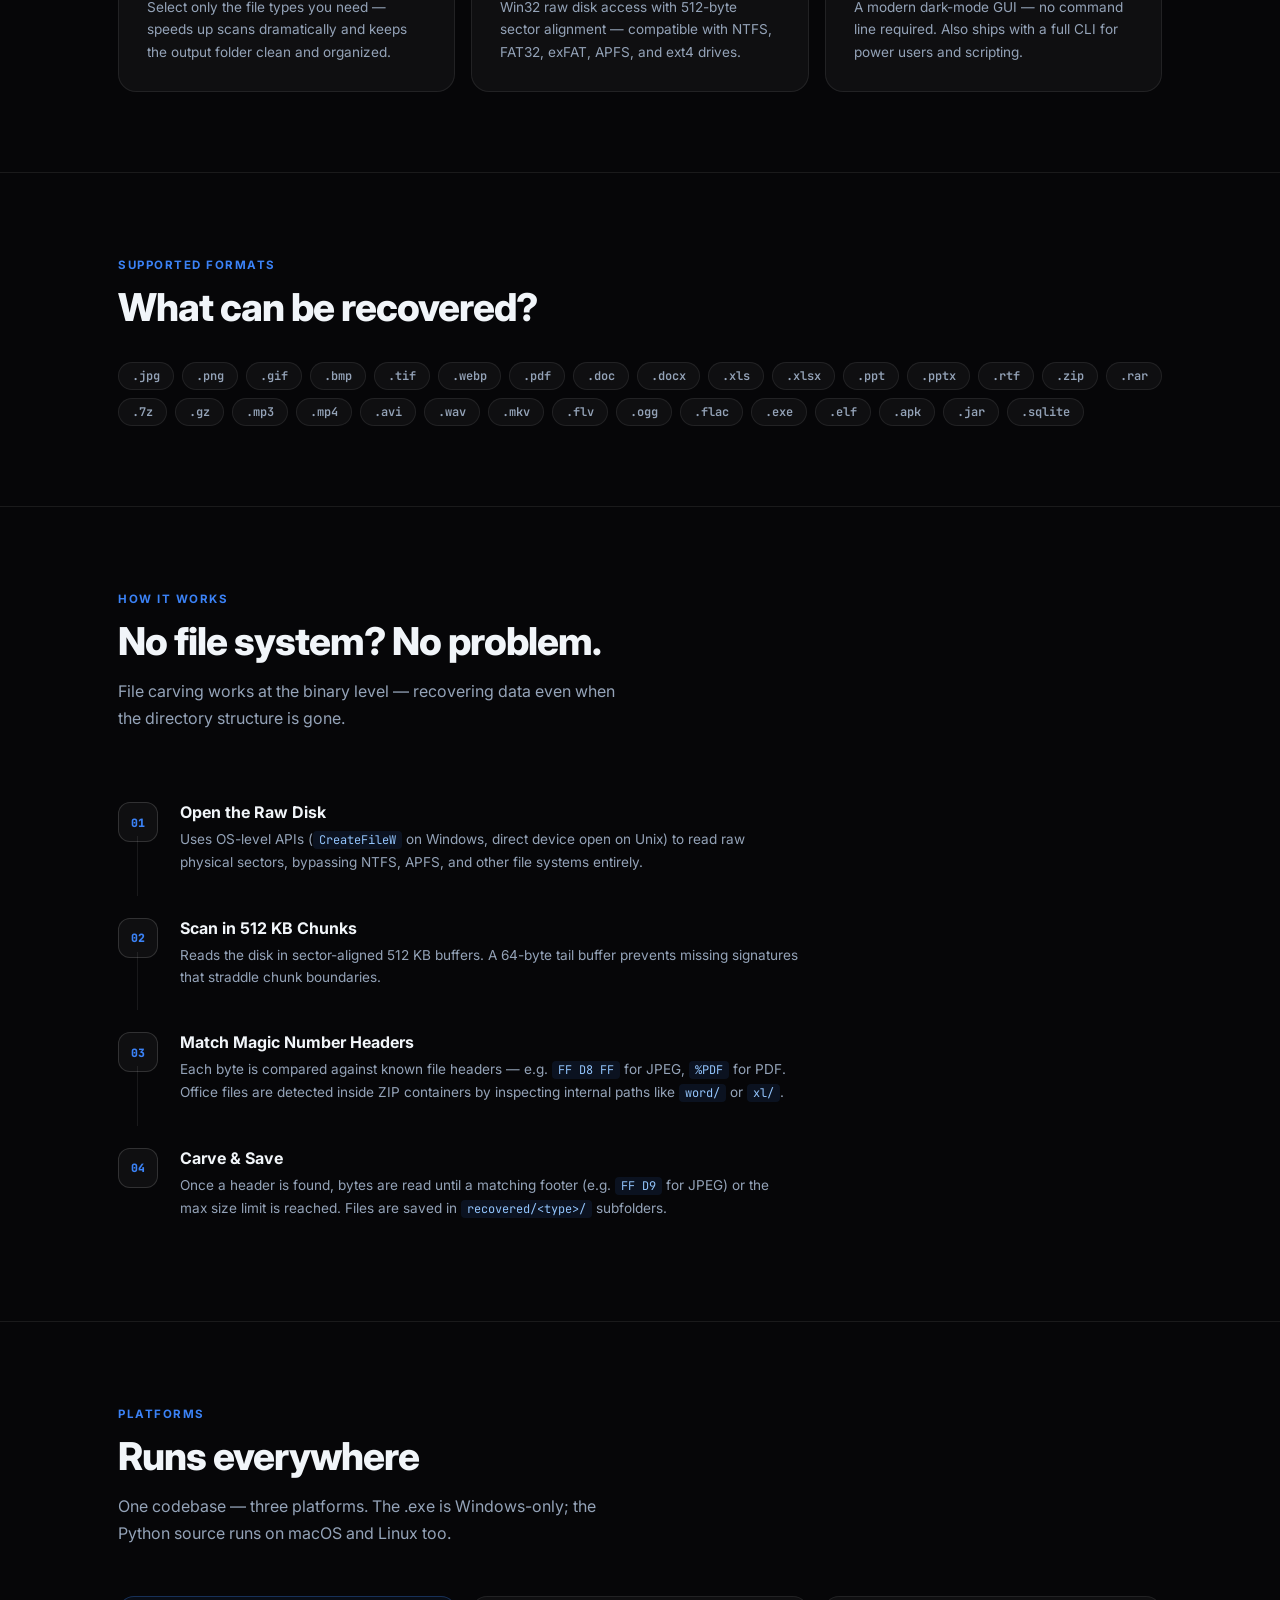
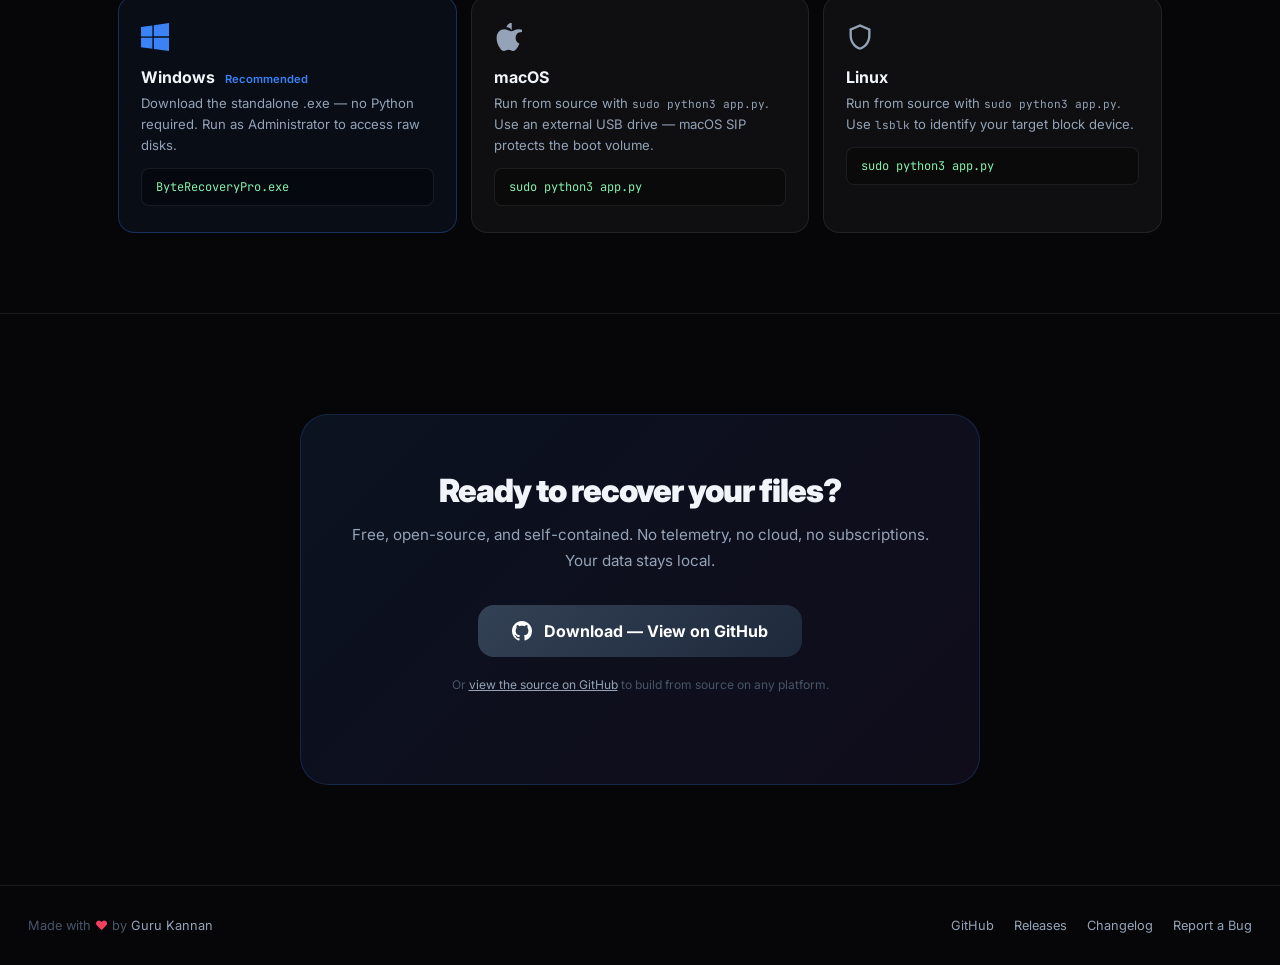
==== commit 98c8ab6f: "feat: add GitHub Actions release workflow, GitHub Pages landing page, improved build.bat - .github/w" ====
--- a/docs/index.html
+++ b/docs/index.html
@@ -556,52 +556,92 @@
     const REPO = 'gurukannan22/byte-recovery';
     const API  = `https://api.github.com/repos/${REPO}/releases/latest`;
 
-    function makeDownloadBtn(url, ver) {
+    // Use window.location for direct download — the `download` attr is blocked
+    // cross-origin. For .exe files, browsers will prompt a Save dialog automatically.
+    function triggerDownload(e, url) {
+        e.preventDefault();
+        window.location.href = url;
+    }
+
+    function makeDownloadBtn(url, ver, fileSize) {
+        const sizeStr = fileSize ? ` · ${(fileSize / 1024 / 1024).toFixed(1)} MB` : '';
         return `
-            <a class="dl-btn" href="${url}" download>
+            <a class="dl-btn" href="${url}" onclick="triggerDownload(event, '${url}')">
                 <svg width="20" height="20" viewBox="0 0 24 24" fill="none" stroke="currentColor" stroke-width="2.2" stroke-linecap="round">
                     <path d="M21 15v4a2 2 0 0 1-2 2H5a2 2 0 0 1-2-2v-4"/>
                     <polyline points="7 10 12 15 17 10"/>
                     <line x1="12" y1="15" x2="12" y2="3"/>
                 </svg>
                 Download for Windows
-                <span style="font-size:0.8rem;opacity:0.75;font-weight:500;">v${ver}</span>
+                <span style="font-size:0.8rem;opacity:0.75;font-weight:500;">v${ver}${sizeStr}</span>
                 <div class="shimmer"></div>
             </a>`;
     }
 
+    function makeNoReleaseMsg() {
+        return `<div style="display:flex;flex-direction:column;align-items:center;gap:12px;">
+            <a class="dl-btn" href="https://github.com/${REPO}/releases" target="_blank"
+               style="background:linear-gradient(135deg,#334155,#1e293b);box-shadow:none;">
+                <svg width="20" height="20" viewBox="0 0 24 24" fill="currentColor"><path d="M12 0C5.37 0 0 5.37 0 12c0 5.31 3.435 9.795 8.205 11.385.6.105.825-.255.825-.57 0-.285-.015-1.23-.015-2.235-3.015.555-3.795-.735-4.035-1.41-.135-.345-.72-1.41-1.23-1.695-.42-.225-1.02-.78-.015-.795.945-.015 1.62.87 1.845 1.23 1.08 1.815 2.805 1.305 3.495.99.105-.78.42-1.305.765-1.605-2.67-.3-5.46-1.335-5.46-5.925 0-1.305.465-2.385 1.23-3.225-.12-.3-.54-1.53.12-3.18 0 0 1.005-.315 3.3 1.23.96-.27 1.98-.405 3-.405s2.04.135 3 .405c2.295-1.56 3.3-1.23 3.3-1.23.66 1.65.24 2.88.12 3.18.765.84 1.23 1.905 1.23 3.225 0 4.605-2.805 5.625-5.475 5.925.435.375.81 1.095.81 2.22 0 1.605-.015 2.895-.015 3.3 0 .315.225.69.825.57A12.02 12.02 0 0 0 24 12c0-6.63-5.37-12-12-12z"/></svg>
+                No release yet — View on GitHub
+            </a>
+            <p style="font-size:0.75rem;color:var(--text-3);">The first release will appear here automatically once published.</p>
+        </div>`;
+    }
+
     async function loadRelease() {
         try {
-            const res  = await fetch(API);
-            if (!res.ok) throw new Error('Network response not ok');
+            const res = await fetch(API);
+
+            // 404 means no releases have been published yet
+            if (res.status === 404) {
+                document.getElementById('dl-container').innerHTML   = makeNoReleaseMsg();
+                document.getElementById('dl-container-2').innerHTML = makeNoReleaseMsg();
+                return;
+            }
+
+            if (!res.ok) throw new Error(`GitHub API returned ${res.status}`);
+
             const data = await res.json();
-
             const ver  = data.tag_name.replace(/^v/, '');
             const exe  = data.assets.find(a => a.name.endsWith('.exe'));
-            const url  = exe ? exe.browser_download_url
-                             : `https://github.com/${REPO}/releases/latest`;
-
-            // Update nav version badge
+
+            // Update nav version pill
             document.getElementById('nav-ver').textContent = `v${ver}`;
 
-            const btn = makeDownloadBtn(url, ver);
-
-            document.getElementById('dl-container').innerHTML  = btn;
+            let btn;
+            if (exe) {
+                // Direct download URL — clicking navigates to the GitHub CDN file
+                // which immediately triggers a browser Save dialog for .exe files
+                btn = makeDownloadBtn(exe.browser_download_url, ver, exe.size);
+                document.getElementById('dl-meta').style.display = 'flex';
+            } else {
+                // Release exists but has no .exe asset — link to the releases page
+                btn = `<a class="dl-btn" href="https://github.com/${REPO}/releases/tag/v${ver}" target="_blank">
+                    <svg width="20" height="20" viewBox="0 0 24 24" fill="currentColor"><path d="M12 0C5.37 0 0 5.37 0 12c0 5.31 3.435 9.795 8.205 11.385.6.105.825-.255.825-.57 0-.285-.015-1.23-.015-2.235-3.015.555-3.795-.735-4.035-1.41-.135-.345-.72-1.41-1.23-1.695-.42-.225-1.02-.78-.015-.795.945-.015 1.62.87 1.845 1.23 1.08 1.815 2.805 1.305 3.495.99.105-.78.42-1.305.765-1.605-2.67-.3-5.46-1.335-5.46-5.925 0-1.305.465-2.385 1.23-3.225-.12-.3-.54-1.53.12-3.18 0 0 1.005-.315 3.3 1.23.96-.27 1.98-.405 3-.405s2.04.135 3 .405c2.295-1.56 3.3-1.23 3.3-1.23.66 1.65.24 2.88.12 3.18.765.84 1.23 1.905 1.23 3.225 0 4.605-2.805 5.625-5.475 5.925.435.375.81 1.095.81 2.22 0 1.605-.015 2.895-.015 3.3 0 .315.225.69.825.57A12.02 12.02 0 0 0 24 12c0-6.63-5.37-12-12-12z"/></svg>
+                    View Release v${ver} on GitHub
+                    <div class="shimmer"></div>
+                </a>`;
+            }
+
+            document.getElementById('dl-container').innerHTML   = btn;
             document.getElementById('dl-container-2').innerHTML = btn;
-            document.getElementById('dl-meta').style.display   = 'flex';
 
         } catch (err) {
-            const fallback = `<a class="dl-btn" href="https://github.com/${REPO}/releases/latest" target="_blank">
+            console.warn('Release fetch failed:', err);
+            // Network error (e.g. rate-limited, offline) — show GitHub link as fallback
+            const fallback = `<a class="dl-btn" href="https://github.com/${REPO}/releases/latest" target="_blank"
+                style="background:linear-gradient(135deg,#334155,#1e293b);box-shadow:none;">
                 <svg width="20" height="20" viewBox="0 0 24 24" fill="currentColor"><path d="M12 0C5.37 0 0 5.37 0 12c0 5.31 3.435 9.795 8.205 11.385.6.105.825-.255.825-.57 0-.285-.015-1.23-.015-2.235-3.015.555-3.795-.735-4.035-1.41-.135-.345-.72-1.41-1.23-1.695-.42-.225-1.02-.78-.015-.795.945-.015 1.62.87 1.845 1.23 1.08 1.815 2.805 1.305 3.495.99.105-.78.42-1.305.765-1.605-2.67-.3-5.46-1.335-5.46-5.925 0-1.305.465-2.385 1.23-3.225-.12-.3-.54-1.53.12-3.18 0 0 1.005-.315 3.3 1.23.96-.27 1.98-.405 3-.405s2.04.135 3 .405c2.295-1.56 3.3-1.23 3.3-1.23.66 1.65.24 2.88.12 3.18.765.84 1.23 1.905 1.23 3.225 0 4.605-2.805 5.625-5.475 5.925.435.375.81 1.095.81 2.22 0 1.605-.015 2.895-.015 3.3 0 .315.225.69.825.57A12.02 12.02 0 0 0 24 12c0-6.63-5.37-12-12-12z"/></svg>
-                View Latest Release on GitHub
-                <div class="shimmer"></div>
+                Download — View on GitHub
             </a>`;
-            document.getElementById('dl-container').innerHTML  = fallback;
+            document.getElementById('dl-container').innerHTML   = fallback;
             document.getElementById('dl-container-2').innerHTML = fallback;
         }
     }
 
     loadRelease();
+
 </script>
 </body>
 </html>
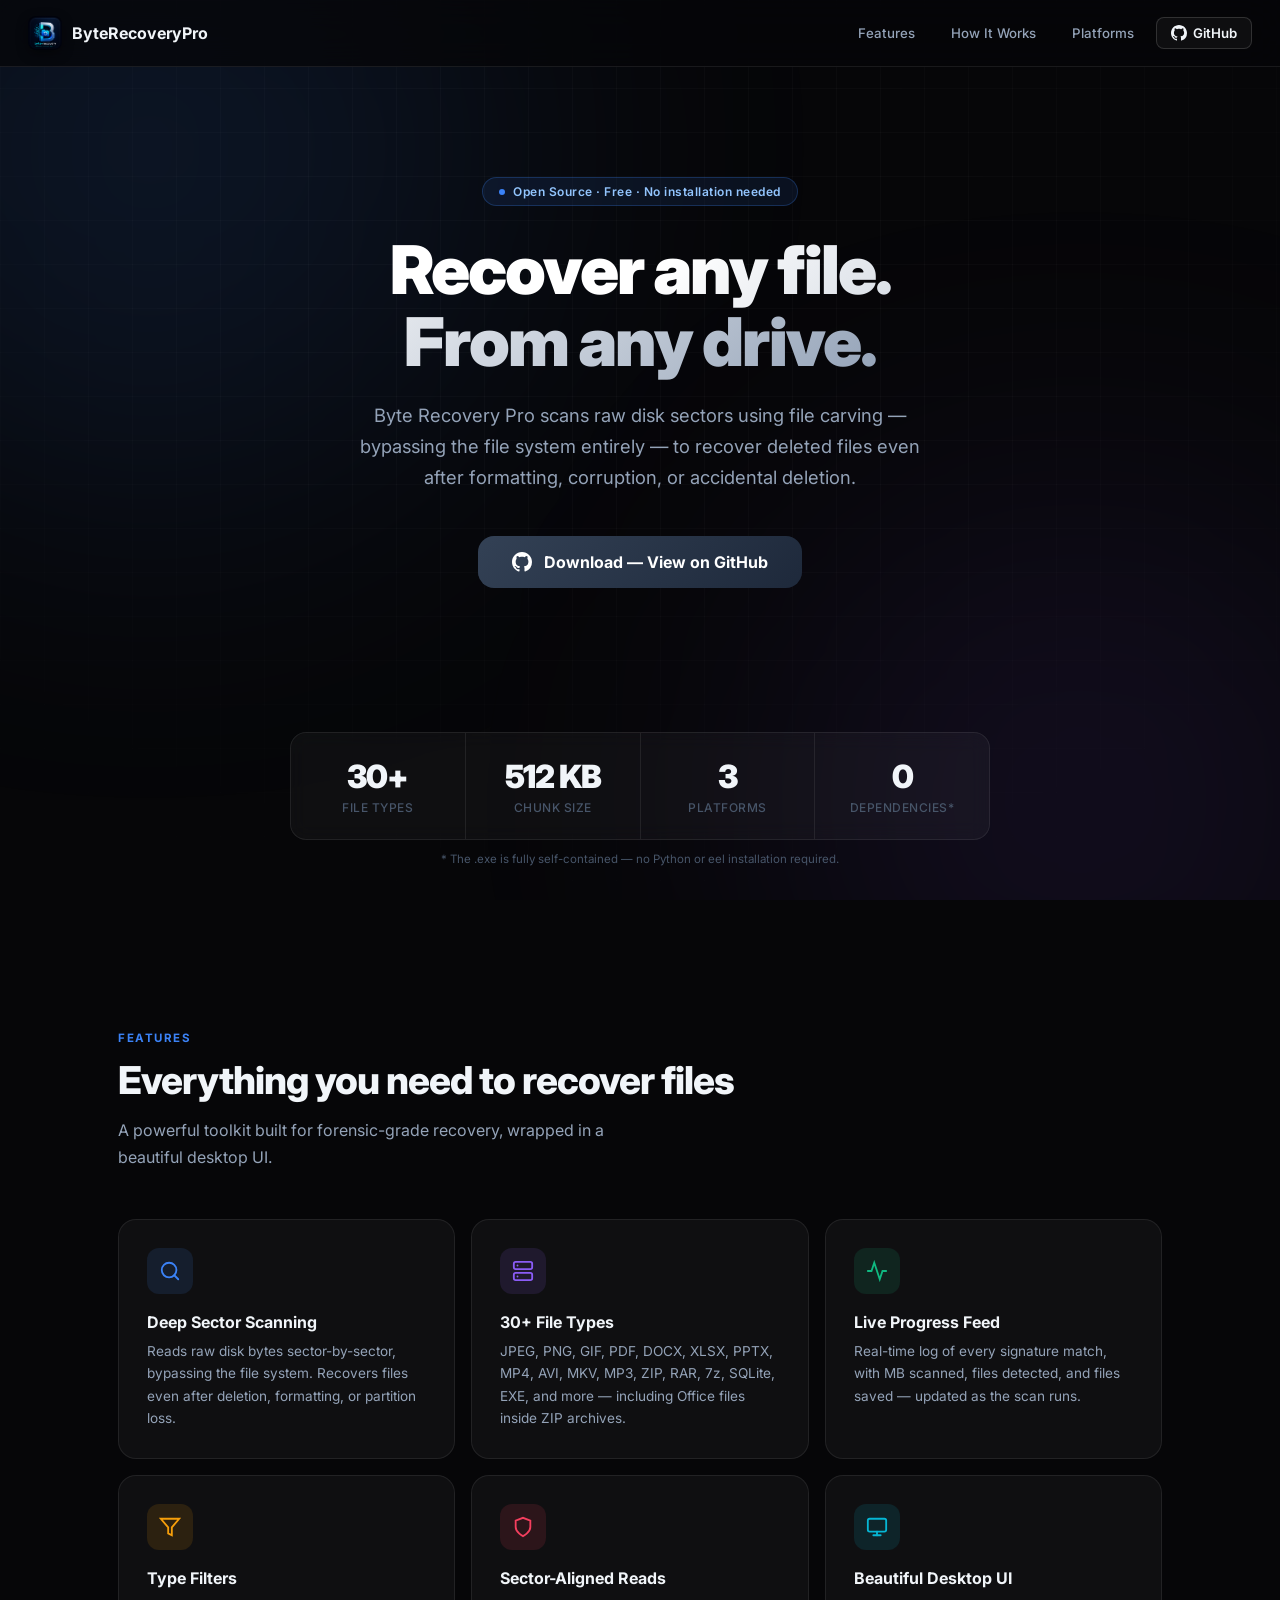
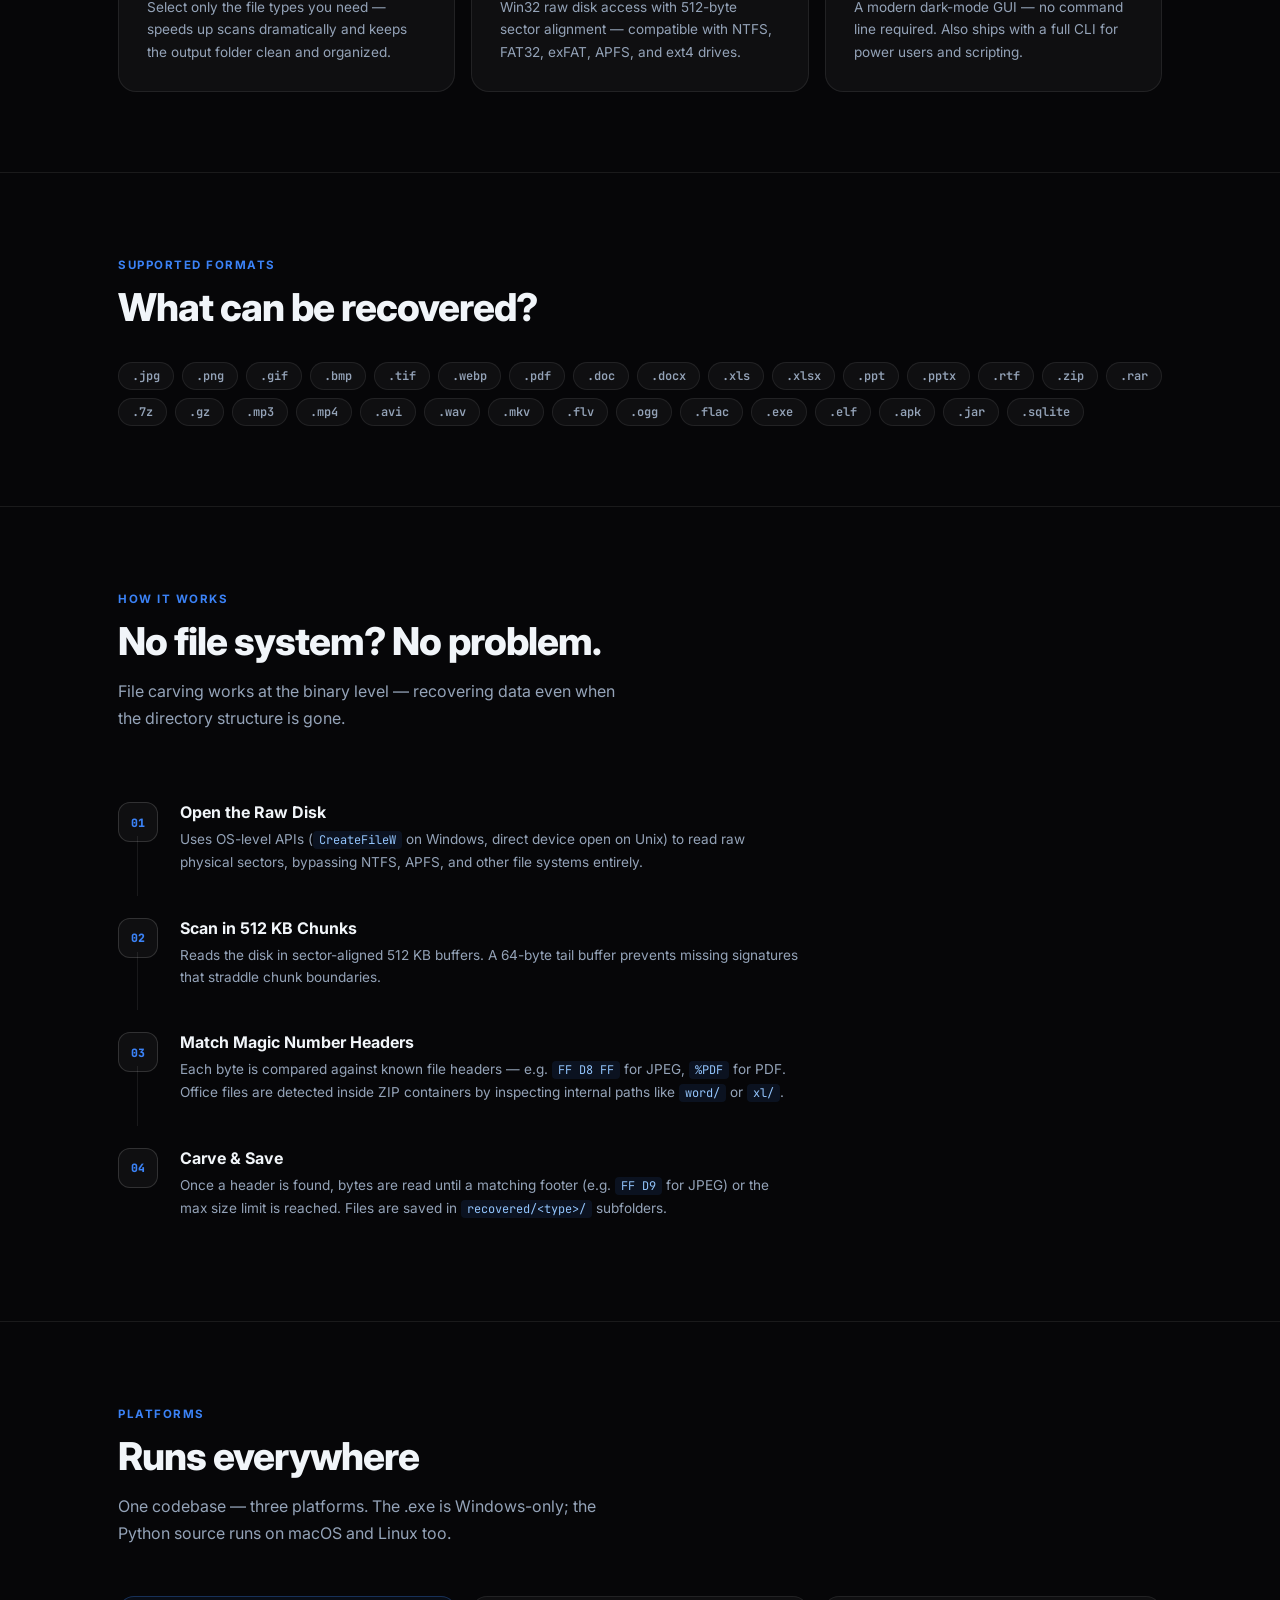
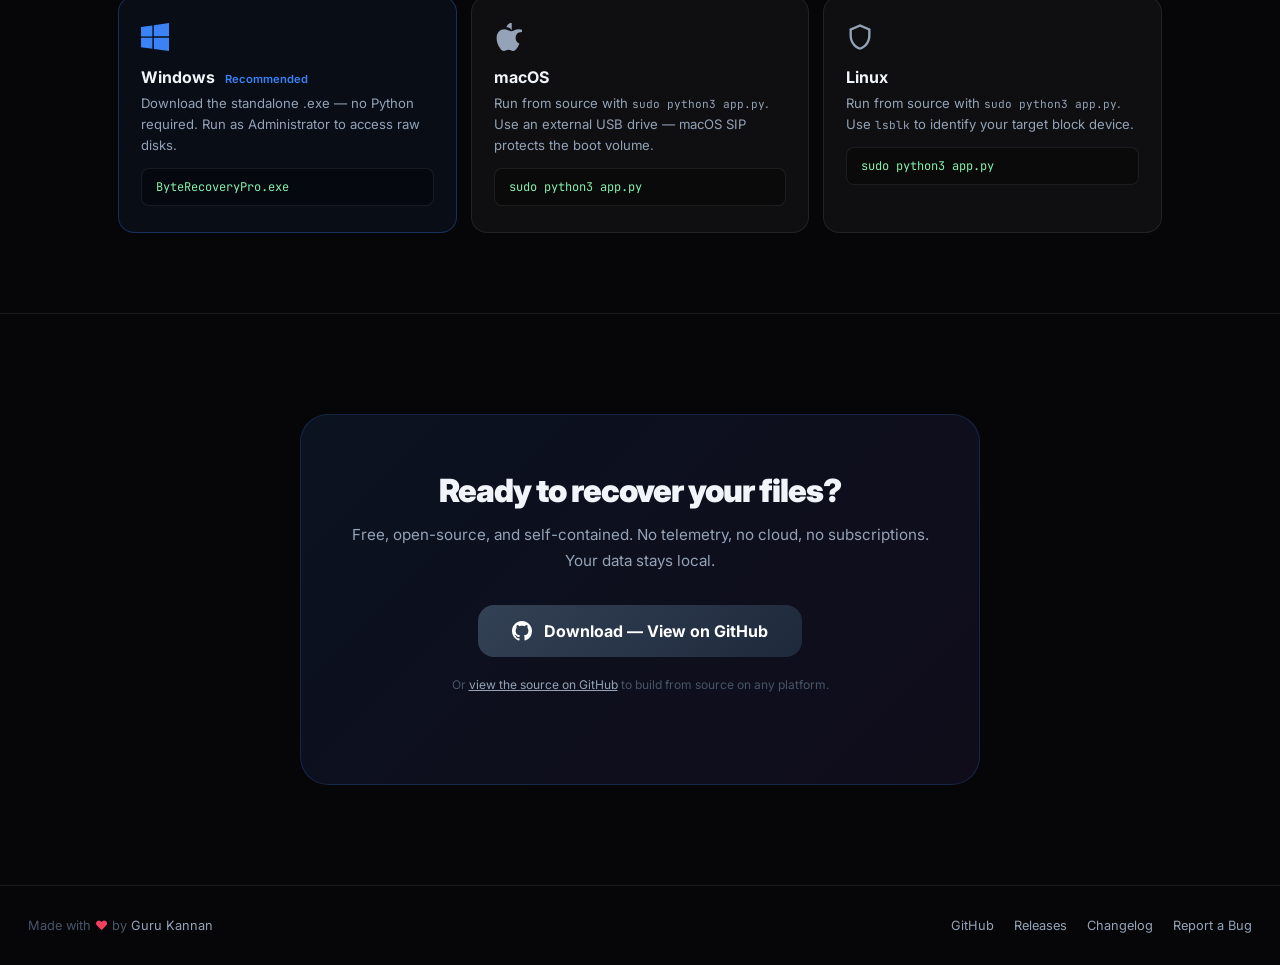
==== commit 0a428dca: "style: replace generic SVG placeholders with ByteRecIcon.png - web/index.html: updated brand-icon to" ====
--- a/docs/index.html
+++ b/docs/index.html
@@ -7,8 +7,10 @@
     <meta name="description" content="Recover deleted files from any drive — no file system needed. Open-source file carving tool for Windows, macOS, and Linux.">
     <meta property="og:title" content="Byte Recovery Pro">
     <meta property="og:description" content="Recover deleted files from raw disk sectors using file carving. Free & open source.">
-    <meta property="og:image" content="https://opengraph.githubassets.com/1/gurukannan22/byte-recovery">
+    <meta property="og:image" content="https://gurukannan22.github.io/byte-recovery/ByteRecIcon.png">
     <meta name="theme-color" content="#3b82f6">
+    <link rel="icon" type="image/png" href="ByteRecIcon.png">
+    <link rel="apple-touch-icon" href="ByteRecIcon.png">
     <link rel="preconnect" href="https://fonts.googleapis.com">
     <link href="https://fonts.googleapis.com/css2?family=Inter:wght@300;400;500;600;700;800;900&family=JetBrains+Mono:wght@400;500&display=swap" rel="stylesheet">
     <style>
@@ -303,8 +305,8 @@
 <!-- ── Nav ── -->
 <nav>
     <a class="nav-brand" href="#">
-        <div class="nav-icon">
-            <svg viewBox="0 0 24 24"><ellipse cx="12" cy="5" rx="9" ry="3"/><path d="M21 12c0 1.66-4 3-9 3s-9-1.34-9-3"/><path d="M3 5v14c0 1.66 4 3 9 3s9-1.34 9-3V5"/></svg>
+        <div class="nav-icon" style="background: transparent; box-shadow: none;">
+            <img src="ByteRecIcon.png" alt="Logo" style="width: 100%; height: 100%; border-radius: 8px; box-shadow: 0 4px 12px rgba(0,0,0,0.4);">
         </div>
         <span class="nav-name">ByteRecovery<strong>Pro</strong></span>
         <span class="nav-ver" id="nav-ver"></span>
